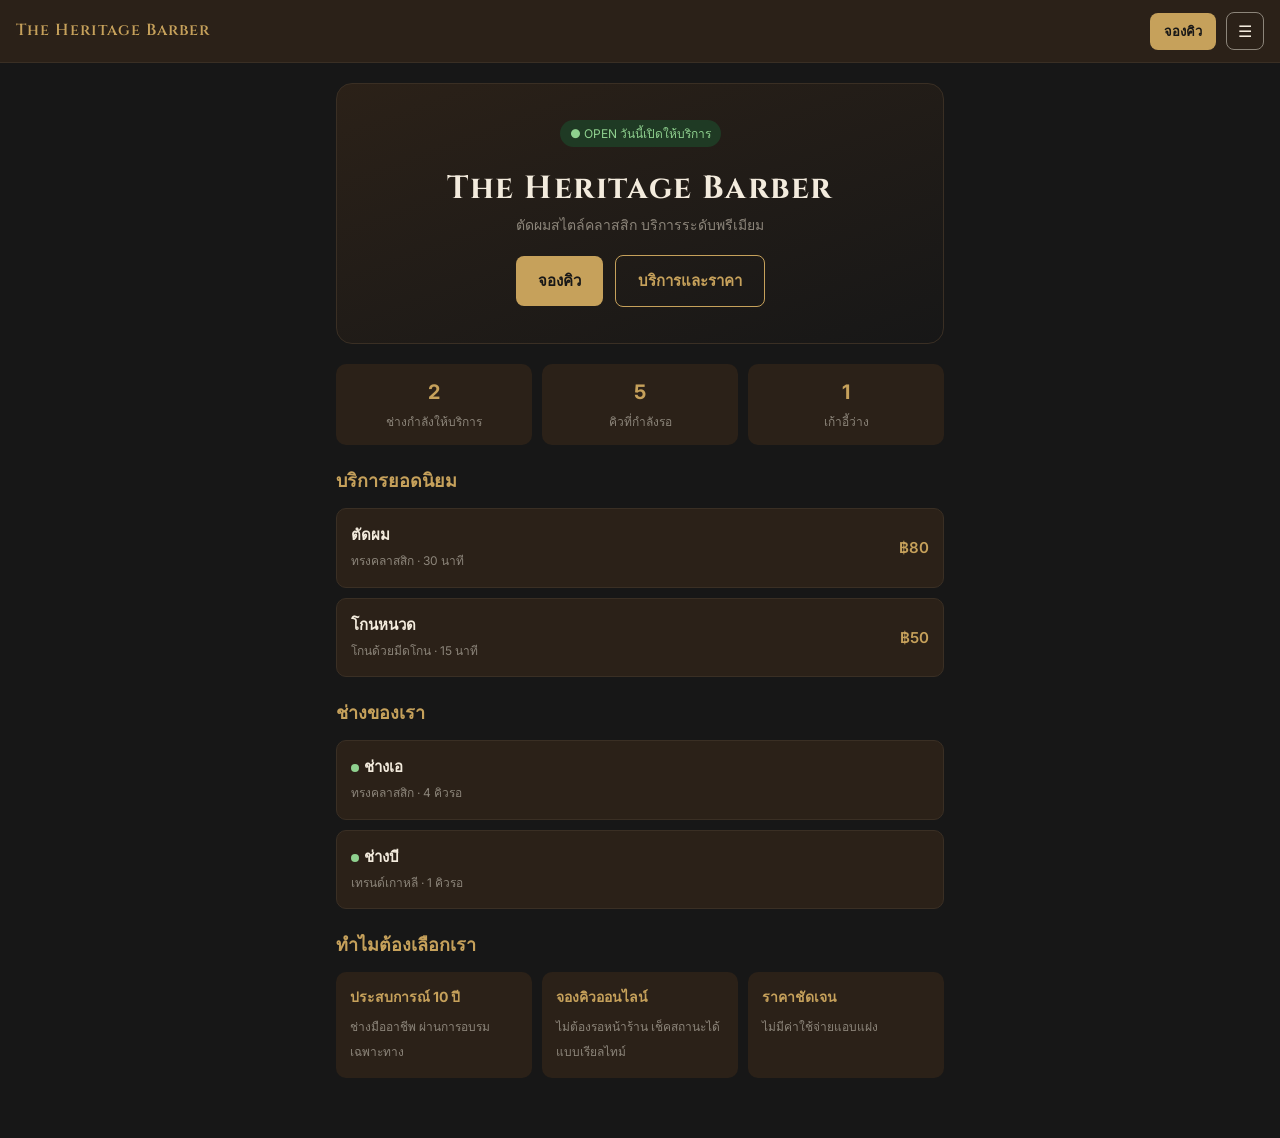
==== index.html @ 8b4a384a "Add files via upload" ====
<!DOCTYPE html>
<html lang="th">

<head>
  <meta charset="UTF-8">
  <meta name="viewport" content="width=device-width, initial-scale=1, viewport-fit=cover">

  <title>ร้านตัดผม — Customer</title>

  <link rel="preconnect" href="https://fonts.googleapis.com">
  <link rel="preconnect" href="https://fonts.gstatic.com" crossorigin>

  <link
    href="https://fonts.googleapis.com/css2?family=Cinzel:wght@500;600;700&family=Inter:wght@400;500;600&display=swap"
    rel="stylesheet">

  <link rel="stylesheet" href="styles.css">
</head>

<body>

  <nav>
    <span class="brand">The Heritage Barber</span>
    <button class="btn cta-mini" onclick="attemptBooking()">จองคิว</button>
    <button class="hamburger" onclick="toggleMenu()">☰</button>
  </nav>
  <div id="menu-panel" class="menu-panel">
    <button onclick="closeMenuAndShow('home')">หน้าหลัก</button>
    <button onclick="closeMenuAndShow('services')">บริการ</button>
    <button onclick="attemptBooking()">จองคิว</button>
    <button onclick="closeMenuAndShow('queue')">เช็คคิวของฉัน</button>
    <button onclick="closeMenuAndShow('history')">ประวัติ</button>
    <button onclick="closeMenuAndShow('contact')">ติดต่อร้าน</button>
  </div>

  <div id="dup-modal" class="modal-overlay">
    <div class="modal-box">
      <h3>คุณมีคิวที่กำลังรออยู่แล้ว</h3>
      <p>ไม่สามารถจองคิวซ้ำได้จนกว่าคิวเดิมจะเสร็จสิ้นหรือถูกยกเลิก</p>
      <button class="btn block" onclick="closeMenuAndShow('queue');hideDupModal()">ดูคิวของฉัน</button>
      <button class="btn secondary block" onclick="hideDupModal()">ปิด</button>
    </div>
  </div>

  <div id="toast" class="toast"></div>

  <section class="screen active" id="home">
    <div class="hero">
      <span class="badge-open">● OPEN วันนี้เปิดให้บริการ</span>
      <h1>The Heritage Barber</h1>
      <p>ตัดผมสไตล์คลาสสิก บริการระดับพรีเมียม</p>
      <button class="btn" onclick="attemptBooking()">จองคิว</button>
      <button class="btn secondary" style="margin-left:8px"
        onclick="closeMenuAndShow('services')">บริการและราคา</button>
    </div>
    <div class="row-stats" id="home-stats"></div>

    <h2 class="section-title">บริการยอดนิยม</h2>
    <div class="card">
      <div class="info"><b>ตัดผม</b><span>ทรงคลาสสิก · 30 นาที</span></div>
      <div class="price">฿80</div>
    </div>
    <div class="card">
      <div class="info"><b>โกนหนวด</b><span>โกนด้วยมีดโกน · 15 นาที</span></div>
      <div class="price">฿50</div>
    </div>

    <h2 class="section-title">ช่างของเรา</h2>
    <div id="home-barbers"></div>

    <h2 class="section-title">ทำไมต้องเลือกเรา</h2>
    <div class="why-grid">
      <div class="why-item"><b>ประสบการณ์ 10 ปี</b><span>ช่างมืออาชีพ ผ่านการอบรมเฉพาะทาง</span></div>
      <div class="why-item"><b>จองคิวออนไลน์</b><span>ไม่ต้องรอหน้าร้าน เช็คสถานะได้แบบเรียลไทม์</span></div>
      <div class="why-item"><b>ราคาชัดเจน</b><span>ไม่มีค่าใช้จ่ายแอบแฝง</span></div>
    </div>
  </section>

  <section class="screen" id="services">
    <h2 class="section-title">บริการและราคา</h2>
    <div id="svc-list"></div>
    <div class="summary" id="svc-summary" style="display:none">
      <div id="svc-lines"></div>
      <div class="total"><span>รวม</span><span id="svc-total">฿0</span></div>
    </div>
    <button class="btn block" id="svc-next" disabled onclick="showScreen('barber')">ดำเนินการต่อ</button>
  </section>

  <section class="screen" id="barber">
    <h2 class="section-title">เลือกช่าง</h2>
    <div class="card" onclick="pickBarber(null)">
      <div class="info"><b>ไม่ระบุช่าง</b><span>ระบบจัดคิวให้อัตโนมัติ</span></div>
      <div class="select-box" id="b-none"></div>
    </div>
    <div id="barber-list"></div>
    <button class="btn block" id="barber-next" disabled onclick="showScreen('identify')">ดำเนินการต่อ</button>
  </section>

  <section class="screen" id="identify">
    <h2 class="section-title">ระบุตัวตนของคุณ</h2>
    <label>เบอร์โทรศัพท์</label>
    <input type="tel" id="phone-input" placeholder="08XXXXXXXX">
    <button class="btn secondary block" onclick="checkPhone()">ค้นหาข้อมูล</button>
    <div id="name-block" style="display:none;margin-top:14px">
      <label id="name-label">ชื่อ</label>
      <input type="text" id="name-input" placeholder="กรอกชื่อของคุณ">
    </div>
    <div class="summary" id="confirm-summary" style="display:none">
      <h3 style="margin-bottom:8px;font-size:15px">ตรวจสอบข้อมูลก่อนยืนยันการจอง</h3>
      <div class="line"><span>บริการ</span><span id="c-services"></span></div>
      <div class="line"><span>ช่าง</span><span id="c-barber"></span></div>
      <div class="line"><span>จำนวนคิวรอ</span><span id="c-queuecount"></span></div>
      <div class="total"><span>ยอดรวม</span><span id="c-total"></span></div>
    </div>
    <button class="btn block" id="confirm-btn" style="display:none" onclick="confirmBooking()">ยืนยันการจอง</button>
  </section>

  <section class="screen" id="queue">
    <div id="queue-content"></div>
  </section>

  <section class="screen" id="payment">
    <div id="pay-pending">
      <h2 class="section-title">การชำระเงิน</h2>
      <div class="summary">
        <div class="line"><span>คิว</span><span id="p-queue"></span></div>
        <div class="line"><span>ช่าง</span><span id="p-barber"></span></div>
        <div class="line"><span>บริการ</span><span id="p-services"></span></div>
        <div class="total"><span>ยอดที่ต้องชำระ</span><span id="p-total"></span></div>
      </div>
      <div class="qr-box"></div>
      <button class="btn block" onclick="reportPayment()">แจ้งชำระเงินแล้ว</button>
      <p id="pay-note" style="display:none;text-align:center;color:var(--gray);font-size:13px;margin-top:10px">
        แจ้งชำระเงินแล้ว กรุณารอพนักงานตรวจสอบ</p>
      <div class="demo-box" id="staff-confirm-box" style="display:none">
        <p>ปุ่มจำลองฝั่ง staff</p>
        <button class="btn secondary" onclick="simulateConfirmPayment()">จำลอง: staff ยืนยันรับเงิน</button>
      </div>
    </div>
    <div id="pay-success" style="display:none;text-align:center">
      <h1 style="color:var(--gold);margin:20px 0 6px">ชำระเงินสำเร็จ</h1>
      <p style="color:var(--gray);margin-bottom:20px">ขอบคุณที่ใช้บริการ</p>
      <div class="summary" style="text-align:left">
        <div class="line"><span>คิว</span><span id="s-queue"></span></div>
        <div class="line"><span>ช่าง</span><span id="s-barber"></span></div>
        <div class="line"><span>บริการ</span><span id="s-services"></span></div>
        <div class="line"><span>วันที่ / เวลา</span><span id="s-datetime"></span></div>
        <div class="total"><span>ยอดชำระ</span><span id="s-total"></span></div>
      </div>
      <button class="btn block" onclick="closeMenuAndShow('history')">ดูประวัติ</button>
      <button class="btn secondary block" onclick="resetAndGoHome()">กลับหน้าหลัก</button>
    </div>
  </section>

  <section class="screen" id="history">
    <h2 class="section-title">ประวัติการใช้บริการ</h2>
    <div id="history-list"></div>
  </section>

  <section class="screen" id="contact">
    <h2 class="section-title">ติดต่อร้าน</h2>
    <div class="card">
      <div class="info"><b>ที่อยู่</b><span>123 ถนนสุขุมวิท กรุงเทพฯ</span></div>
    </div>
    <div class="card">
      <div class="info"><b>โทรศัพท์</b><span>02-123-4567</span></div>
    </div>
    <div class="card">
      <div class="info"><b>เวลาทำการ</b><span>ทุกวัน 10:00–20:00</span></div>
    </div>
  </section>

  <script src="script.js"></script>
</body>

</html>
---- styles.css ----
:root{
  --charcoal:#171717; --brown:#2B2118; --burgundy:#641F24;
  --gold:#C6A15B; --cream:#F3EBDD; --gray:#8C857A;
  --radius:10px;
}
*{box-sizing:border-box;margin:0;padding:0}
body{
  font-family:'Inter',sans-serif; background:var(--charcoal); color:var(--cream);
  padding-top:env(safe-area-inset-top,0px); padding-bottom:env(safe-area-inset-bottom,0px);
  min-height:100%; line-height:1.6;
}
h1,h2,h3{font-family:'Playfair Display',serif;font-weight:700;color:var(--cream)}
.screen{display:none;max-width:640px;margin:0 auto;padding:20px 16px 60px}
.screen.active{display:block}

nav{
  position:sticky;top:0;top:env(safe-area-inset-top,0px);z-index:20;
  background:var(--brown);border-bottom:1px solid #3a2f24;
  display:flex;align-items:center;justify-content:space-between;
  padding:12px 16px;gap:10px;
}
nav .brand{
    font-family:'Cinzel',serif;
    font-weight:600;
    color:var(--gold);
    font-size:16px;
    letter-spacing:1px;
    white-space:nowrap;
    flex:1
}
.cta-mini{padding:8px 14px !important;font-size:13px !important}
.hamburger{background:none;border:1px solid var(--gray);color:var(--cream);width:38px;height:38px;border-radius:8px;font-size:16px;cursor:pointer}
.menu-panel{
  display:none;position:sticky;top:62px;z-index:19;background:var(--brown);
  border-bottom:1px solid #3a2f24;flex-direction:column;
}
.menu-panel.open{display:flex}
.menu-panel button{
  background:none;border:none;color:var(--cream);text-align:left;padding:14px 18px;
  font-family:'Inter',sans-serif;font-size:14px;border-bottom:1px solid #3a2f24;cursor:pointer;
}

.modal-overlay{display:none;position:fixed;inset:0;background:rgba(0,0,0,.6);z-index:30;align-items:center;justify-content:center;padding:20px}
.modal-overlay.open{display:flex}
.modal-box{background:var(--brown);border:1px solid var(--gold);border-radius:12px;padding:22px;max-width:340px;width:100%}
.modal-box h3{font-size:17px;margin-bottom:8px}
.modal-box p{color:var(--gray);font-size:13px;margin-bottom:16px}

.toast{
  position:fixed;top:calc(env(safe-area-inset-top,0px) + 70px);left:50%;transform:translateX(-50%);
  background:#1f3a24;color:#c9f0c9;padding:10px 18px;border-radius:20px;font-size:13px;
  z-index:40;opacity:0;pointer-events:none;transition:opacity .25s;font-weight:600;
}
.toast.show{opacity:1}

.hero{
  background:linear-gradient(160deg,var(--brown),var(--charcoal));
  border:1px solid #3a2f24;border-radius:16px;padding:36px 20px;text-align:center;margin-bottom:20px;
}
.hero h1 {
    font-family: 'Cinzel', serif;
    font-weight: 700;
    font-size: 32px;
    letter-spacing: 1.5px;
}
.hero p{color:var(--gray);font-size:14px;margin-bottom:18px}
.badge-open{display:inline-block;background:#1f3a24;color:#8fd18f;font-size:12px;padding:4px 10px;border-radius:20px;margin-bottom:16px}
.btn{
  display:inline-block;background:var(--gold);color:var(--charcoal);font-weight:600;
  border:none;padding:13px 22px;border-radius:8px;font-size:15px;cursor:pointer;text-decoration:none;
}
.btn.secondary{background:transparent;border:1px solid var(--gold);color:var(--gold)}
.btn.block{display:block;width:100%;text-align:center;margin-top:10px}
.btn:disabled{opacity:.4;cursor:not-allowed}
.row-stats{display:flex;gap:10px;margin:18px 0;flex-wrap:wrap}
.stat{flex:1;min-width:100px;background:var(--brown);border-radius:10px;padding:12px;text-align:center}
.stat b{display:block;font-size:20px;color:var(--gold)}
.stat span{font-size:12px;color:var(--gray)}
h2.section-title{font-size:18px;margin:22px 0 12px;color:var(--gold)}
.card{
  background:var(--brown);border:1px solid #3a2f24;border-radius:var(--radius);
  padding:14px;margin-bottom:10px;display:flex;justify-content:space-between;align-items:center;gap:10px;
}
.card.disabled{opacity:.45}
.card .info b{display:block;font-size:15px}
.card .info span{font-size:12px;color:var(--gray)}
.card .price{color:var(--gold);font-weight:600;font-size:15px;white-space:nowrap}
.select-box{width:22px;height:22px;border:2px solid var(--gray);border-radius:6px;flex-shrink:0;cursor:pointer}
.select-box.checked{background:var(--gold);border-color:var(--gold)}
.status-dot{display:inline-block;width:8px;height:8px;border-radius:50%;margin-right:5px;vertical-align:middle}
.status-dot.on{background:#8fd18f}
.summary{
  background:var(--brown);border-radius:var(--radius);padding:16px;margin-top:16px;
  border-top:2px solid var(--gold);
}
.summary .line{display:flex;justify-content:space-between;font-size:14px;padding:4px 0;color:var(--gray)}
.summary .total{display:flex;justify-content:space-between;font-size:18px;font-weight:600;margin-top:8px;color:var(--gold)}
input[type=text],input[type=tel]{
  width:100%;background:var(--charcoal);border:1px solid #3a2f24;color:var(--cream);
  padding:12px;border-radius:8px;font-size:15px;margin-bottom:10px;font-family:'Inter',sans-serif;
}
label{font-size:13px;color:var(--gray);display:block;margin-bottom:6px}
.queue-number{font-size:52px;font-family:'Playfair Display',serif;color:var(--gold);text-align:center;margin:10px 0}
.status-pill{
  display:block;text-align:center;font-size:14px;padding:8px;border-radius:20px;
  background:var(--burgundy);color:var(--cream);margin-bottom:16px;font-weight:600;
}
.demo-box{border:1px dashed var(--gray);border-radius:10px;padding:12px;margin-top:24px}
.demo-box p{font-size:11px;color:var(--gray);margin-bottom:8px}
.demo-box .btn{font-size:12px;padding:8px 12px;margin:0 6px 6px 0}
.qr-box{
  width:160px;height:160px;background:repeating-conic-gradient(var(--cream) 0% 25%, var(--charcoal) 0% 50%) 0 0/16px 16px;
  margin:16px auto;border-radius:8px;border:4px solid var(--cream);
}
.empty{color:var(--gray);font-size:14px;text-align:center;padding:30px 0}
.why-grid{display:flex;gap:10px;flex-wrap:wrap}
.why-item{flex:1;min-width:150px;background:var(--brown);border-radius:10px;padding:14px}
.why-item b{display:block;color:var(--gold);font-size:14px;margin-bottom:4px}
.why-item span{font-size:12px;color:var(--gray)}

.skeleton{background:var(--brown);border-radius:var(--radius);height:56px;margin-bottom:10px;
  background-image:linear-gradient(90deg,var(--brown) 0%,#3a2f24 50%,var(--brown) 100%);
  background-size:200% 100%;animation:shimmer 1.2s infinite;
}
@keyframes shimmer{0%{background-position:200% 0}100%{background-position:-200% 0}}
.error-box{background:var(--burgundy);border-radius:var(--radius);padding:16px;text-align:center;margin-bottom:10px}
.error-box p{font-size:14px;margin-bottom:10px}
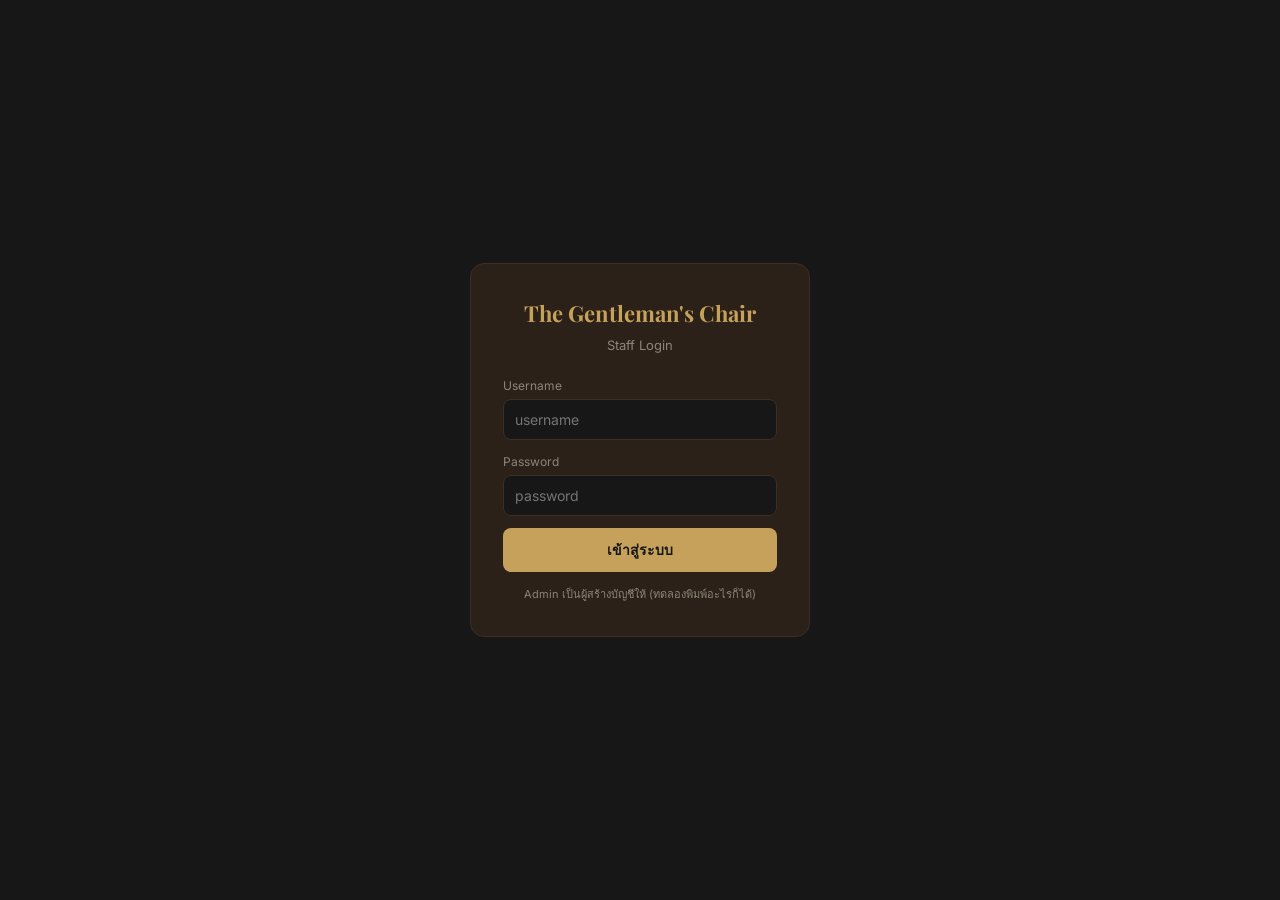
==== commit d4962bff: "Add files via upload" ====
--- a/index.html
+++ b/index.html
@@ -1,176 +1,88 @@
 <!DOCTYPE html>
 <html lang="th">
-
 <head>
-  <meta charset="UTF-8">
-  <meta name="viewport" content="width=device-width, initial-scale=1, viewport-fit=cover">
-
-  <title>ร้านตัดผม — Customer</title>
-
-  <link rel="preconnect" href="https://fonts.googleapis.com">
-  <link rel="preconnect" href="https://fonts.gstatic.com" crossorigin>
-
-  <link
-    href="https://fonts.googleapis.com/css2?family=Cinzel:wght@500;600;700&family=Inter:wght@400;500;600&display=swap"
-    rel="stylesheet">
-
-  <link rel="stylesheet" href="styles.css">
+<meta charset="UTF-8">
+<meta name="viewport" content="width=device-width, initial-scale=1, viewport-fit=cover">
+<title>Staff — ร้านตัดผม</title>
+<link rel="preconnect" href="https://fonts.googleapis.com">
+<link rel="preconnect" href="https://fonts.gstatic.com" crossorigin>
+<link href="https://fonts.googleapis.com/css2?family=Playfair+Display:wght@600;700&family=Inter:wght@400;500;600&display=swap" rel="stylesheet">
+<link rel="stylesheet" href="styles.css">
 </head>
-
 <body>
 
-  <nav>
-    <span class="brand">The Heritage Barber</span>
-    <button class="btn cta-mini" onclick="attemptBooking()">จองคิว</button>
-    <button class="hamburger" onclick="toggleMenu()">☰</button>
-  </nav>
-  <div id="menu-panel" class="menu-panel">
-    <button onclick="closeMenuAndShow('home')">หน้าหลัก</button>
-    <button onclick="closeMenuAndShow('services')">บริการ</button>
-    <button onclick="attemptBooking()">จองคิว</button>
-    <button onclick="closeMenuAndShow('queue')">เช็คคิวของฉัน</button>
-    <button onclick="closeMenuAndShow('history')">ประวัติ</button>
-    <button onclick="closeMenuAndShow('contact')">ติดต่อร้าน</button>
+<section id="login-screen" class="login-wrap">
+  <div class="login-card">
+    <h1>The Gentleman&apos;s Chair</h1>
+    <p class="sub">Staff Login</p>
+    <label>Username</label>
+    <input type="text" id="login-user" placeholder="username">
+    <label>Password</label>
+    <input type="password" id="login-pass" placeholder="password">
+    <button class="btn block" onclick="login()">เข้าสู่ระบบ</button>
+    <p class="hint">Admin เป็นผู้สร้างบัญชีให้ (ทดลองพิมพ์อะไรก็ได้)</p>
   </div>
+</section>
 
-  <div id="dup-modal" class="modal-overlay">
-    <div class="modal-box">
-      <h3>คุณมีคิวที่กำลังรออยู่แล้ว</h3>
-      <p>ไม่สามารถจองคิวซ้ำได้จนกว่าคิวเดิมจะเสร็จสิ้นหรือถูกยกเลิก</p>
-      <button class="btn block" onclick="closeMenuAndShow('queue');hideDupModal()">ดูคิวของฉัน</button>
-      <button class="btn secondary block" onclick="hideDupModal()">ปิด</button>
-    </div>
-  </div>
+<div id="app" style="display:none">
+  <aside class="sidebar">
+    <div class="brand">Staff Panel</div>
+    <button class="nav-item active" data-view="dashboard">Dashboard</button>
+    <button class="nav-item" data-view="myqueue">My Queue</button>
+    <button class="nav-item" data-view="payment">Payment Verification</button>
+    <button class="nav-item" data-view="chair">Chair Status</button>
+    <button class="nav-item" data-view="history">History</button>
+    <button class="nav-item" data-view="revenue">Revenue</button>
+    <button class="nav-item logout" onclick="logout()">Logout</button>
+  </aside>
 
-  <div id="toast" class="toast"></div>
+  <main>
+    <header class="topbar">
+      <span id="staff-name-badge"></span>
+      <span class="chip" id="chair-badge"></span>
+    </header>
 
-  <section class="screen active" id="home">
-    <div class="hero">
-      <span class="badge-open">● OPEN วันนี้เปิดให้บริการ</span>
-      <h1>The Heritage Barber</h1>
-      <p>ตัดผมสไตล์คลาสสิก บริการระดับพรีเมียม</p>
-      <button class="btn" onclick="attemptBooking()">จองคิว</button>
-      <button class="btn secondary" style="margin-left:8px"
-        onclick="closeMenuAndShow('services')">บริการและราคา</button>
-    </div>
-    <div class="row-stats" id="home-stats"></div>
+    <section class="view active" id="view-dashboard">
+      <h2 class="section-title">Staff Dashboard</h2>
+      <div class="stat-grid" id="dash-stats"></div>
+      <h3 class="sub-title">ลูกค้าปัจจุบัน</h3>
+      <div id="dash-current"></div>
+    </section>
 
-    <h2 class="section-title">บริการยอดนิยม</h2>
-    <div class="card">
-      <div class="info"><b>ตัดผม</b><span>ทรงคลาสสิก · 30 นาที</span></div>
-      <div class="price">฿80</div>
-    </div>
-    <div class="card">
-      <div class="info"><b>โกนหนวด</b><span>โกนด้วยมีดโกน · 15 นาที</span></div>
-      <div class="price">฿50</div>
-    </div>
+    <section class="view" id="view-myqueue">
+      <h2 class="section-title">My Queue</h2>
+      <p class="note">แสดงเฉพาะคิวของคุณ และคิว "ไม่ระบุช่าง" ที่ยังไม่มีใครรับ</p>
+      <div id="myqueue-list"></div>
+    </section>
 
-    <h2 class="section-title">ช่างของเรา</h2>
-    <div id="home-barbers"></div>
+    <section class="view" id="view-payment">
+      <h2 class="section-title">Payment Verification</h2>
+      <div class="filter-bar" id="pay-filters"></div>
+      <div id="payment-list"></div>
+    </section>
 
-    <h2 class="section-title">ทำไมต้องเลือกเรา</h2>
-    <div class="why-grid">
-      <div class="why-item"><b>ประสบการณ์ 10 ปี</b><span>ช่างมืออาชีพ ผ่านการอบรมเฉพาะทาง</span></div>
-      <div class="why-item"><b>จองคิวออนไลน์</b><span>ไม่ต้องรอหน้าร้าน เช็คสถานะได้แบบเรียลไทม์</span></div>
-      <div class="why-item"><b>ราคาชัดเจน</b><span>ไม่มีค่าใช้จ่ายแอบแฝง</span></div>
-    </div>
-  </section>
+    <section class="view" id="view-chair">
+      <h2 class="section-title">Chair Status</h2>
+      <div id="chair-card"></div>
+    </section>
 
-  <section class="screen" id="services">
-    <h2 class="section-title">บริการและราคา</h2>
-    <div id="svc-list"></div>
-    <div class="summary" id="svc-summary" style="display:none">
-      <div id="svc-lines"></div>
-      <div class="total"><span>รวม</span><span id="svc-total">฿0</span></div>
-    </div>
-    <button class="btn block" id="svc-next" disabled onclick="showScreen('barber')">ดำเนินการต่อ</button>
-  </section>
+    <section class="view" id="view-history">
+      <h2 class="section-title">ประวัติของฉัน</h2>
+      <div id="history-list"></div>
+    </section>
 
-  <section class="screen" id="barber">
-    <h2 class="section-title">เลือกช่าง</h2>
-    <div class="card" onclick="pickBarber(null)">
-      <div class="info"><b>ไม่ระบุช่าง</b><span>ระบบจัดคิวให้อัตโนมัติ</span></div>
-      <div class="select-box" id="b-none"></div>
-    </div>
-    <div id="barber-list"></div>
-    <button class="btn block" id="barber-next" disabled onclick="showScreen('identify')">ดำเนินการต่อ</button>
-  </section>
+    <section class="view" id="view-revenue">
+      <h2 class="section-title">Revenue</h2>
+      <div class="stat-grid" id="revenue-stats"></div>
+    </section>
+  </main>
+</div>
 
-  <section class="screen" id="identify">
-    <h2 class="section-title">ระบุตัวตนของคุณ</h2>
-    <label>เบอร์โทรศัพท์</label>
-    <input type="tel" id="phone-input" placeholder="08XXXXXXXX">
-    <button class="btn secondary block" onclick="checkPhone()">ค้นหาข้อมูล</button>
-    <div id="name-block" style="display:none;margin-top:14px">
-      <label id="name-label">ชื่อ</label>
-      <input type="text" id="name-input" placeholder="กรอกชื่อของคุณ">
-    </div>
-    <div class="summary" id="confirm-summary" style="display:none">
-      <h3 style="margin-bottom:8px;font-size:15px">ตรวจสอบข้อมูลก่อนยืนยันการจอง</h3>
-      <div class="line"><span>บริการ</span><span id="c-services"></span></div>
-      <div class="line"><span>ช่าง</span><span id="c-barber"></span></div>
-      <div class="line"><span>จำนวนคิวรอ</span><span id="c-queuecount"></span></div>
-      <div class="total"><span>ยอดรวม</span><span id="c-total"></span></div>
-    </div>
-    <button class="btn block" id="confirm-btn" style="display:none" onclick="confirmBooking()">ยืนยันการจอง</button>
-  </section>
+<div class="modal-overlay" id="modal-overlay">
+  <div class="modal-box" id="modal-content"></div>
+</div>
+<div class="toast" id="toast"></div>
 
-  <section class="screen" id="queue">
-    <div id="queue-content"></div>
-  </section>
-
-  <section class="screen" id="payment">
-    <div id="pay-pending">
-      <h2 class="section-title">การชำระเงิน</h2>
-      <div class="summary">
-        <div class="line"><span>คิว</span><span id="p-queue"></span></div>
-        <div class="line"><span>ช่าง</span><span id="p-barber"></span></div>
-        <div class="line"><span>บริการ</span><span id="p-services"></span></div>
-        <div class="total"><span>ยอดที่ต้องชำระ</span><span id="p-total"></span></div>
-      </div>
-      <div class="qr-box"></div>
-      <button class="btn block" onclick="reportPayment()">แจ้งชำระเงินแล้ว</button>
-      <p id="pay-note" style="display:none;text-align:center;color:var(--gray);font-size:13px;margin-top:10px">
-        แจ้งชำระเงินแล้ว กรุณารอพนักงานตรวจสอบ</p>
-      <div class="demo-box" id="staff-confirm-box" style="display:none">
-        <p>ปุ่มจำลองฝั่ง staff</p>
-        <button class="btn secondary" onclick="simulateConfirmPayment()">จำลอง: staff ยืนยันรับเงิน</button>
-      </div>
-    </div>
-    <div id="pay-success" style="display:none;text-align:center">
-      <h1 style="color:var(--gold);margin:20px 0 6px">ชำระเงินสำเร็จ</h1>
-      <p style="color:var(--gray);margin-bottom:20px">ขอบคุณที่ใช้บริการ</p>
-      <div class="summary" style="text-align:left">
-        <div class="line"><span>คิว</span><span id="s-queue"></span></div>
-        <div class="line"><span>ช่าง</span><span id="s-barber"></span></div>
-        <div class="line"><span>บริการ</span><span id="s-services"></span></div>
-        <div class="line"><span>วันที่ / เวลา</span><span id="s-datetime"></span></div>
-        <div class="total"><span>ยอดชำระ</span><span id="s-total"></span></div>
-      </div>
-      <button class="btn block" onclick="closeMenuAndShow('history')">ดูประวัติ</button>
-      <button class="btn secondary block" onclick="resetAndGoHome()">กลับหน้าหลัก</button>
-    </div>
-  </section>
-
-  <section class="screen" id="history">
-    <h2 class="section-title">ประวัติการใช้บริการ</h2>
-    <div id="history-list"></div>
-  </section>
-
-  <section class="screen" id="contact">
-    <h2 class="section-title">ติดต่อร้าน</h2>
-    <div class="card">
-      <div class="info"><b>ที่อยู่</b><span>123 ถนนสุขุมวิท กรุงเทพฯ</span></div>
-    </div>
-    <div class="card">
-      <div class="info"><b>โทรศัพท์</b><span>02-123-4567</span></div>
-    </div>
-    <div class="card">
-      <div class="info"><b>เวลาทำการ</b><span>ทุกวัน 10:00–20:00</span></div>
-    </div>
-  </section>
-
-  <script src="script.js"></script>
+<script src="script.js"></script>
 </body>
-
-</html>+</html>
--- a/styles.css
+++ b/styles.css
@@ -1,127 +1,99 @@
 :root{
   --charcoal:#171717; --brown:#2B2118; --burgundy:#641F24;
-  --gold:#C6A15B; --cream:#F3EBDD; --gray:#8C857A;
-  --radius:10px;
+  --gold:#C6A15B; --cream:#F3EBDD; --gray:#8C857A; --radius:10px;
 }
 *{box-sizing:border-box;margin:0;padding:0}
-body{
-  font-family:'Inter',sans-serif; background:var(--charcoal); color:var(--cream);
-  padding-top:env(safe-area-inset-top,0px); padding-bottom:env(safe-area-inset-bottom,0px);
-  min-height:100%; line-height:1.6;
+body{font-family:'Inter',sans-serif;background:var(--charcoal);color:var(--cream);
+  padding-top:env(safe-area-inset-top,0px);padding-bottom:env(safe-area-inset-bottom,0px);line-height:1.6}
+h1,h2,h3{font-family:'Playfair Display',serif;font-weight:700;color:var(--cream)}
+
+.login-wrap{min-height:100vh;display:flex;align-items:center;justify-content:center;padding:20px}
+.login-card{background:var(--brown);border:1px solid #3a2f24;border-radius:14px;padding:32px;max-width:340px;width:100%;text-align:center}
+.login-card h1{font-size:22px;color:var(--gold);margin-bottom:4px}
+.login-card .sub{color:var(--gray);margin-bottom:20px;font-size:13px}
+.login-card label{display:block;text-align:left;font-size:12px;color:var(--gray);margin-bottom:4px}
+.login-card .hint{font-size:11px;color:var(--gray);margin-top:14px}
+
+input[type=text],input[type=password],input[type=number],select{
+  width:100%;background:var(--charcoal);border:1px solid #3a2f24;color:var(--cream);
+  padding:11px;border-radius:8px;font-size:14px;margin-bottom:12px;font-family:'Inter',sans-serif;
 }
-h1,h2,h3{font-family:'Playfair Display',serif;font-weight:700;color:var(--cream)}
-.screen{display:none;max-width:640px;margin:0 auto;padding:20px 16px 60px}
-.screen.active{display:block}
+label{font-size:12px;color:var(--gray);display:block;margin-bottom:4px}
 
-nav{
-  position:sticky;top:0;top:env(safe-area-inset-top,0px);z-index:20;
-  background:var(--brown);border-bottom:1px solid #3a2f24;
-  display:flex;align-items:center;justify-content:space-between;
-  padding:12px 16px;gap:10px;
-}
-nav .brand{
-    font-family:'Cinzel',serif;
-    font-weight:600;
-    color:var(--gold);
-    font-size:16px;
-    letter-spacing:1px;
-    white-space:nowrap;
-    flex:1
-}
-.cta-mini{padding:8px 14px !important;font-size:13px !important}
-.hamburger{background:none;border:1px solid var(--gray);color:var(--cream);width:38px;height:38px;border-radius:8px;font-size:16px;cursor:pointer}
-.menu-panel{
-  display:none;position:sticky;top:62px;z-index:19;background:var(--brown);
-  border-bottom:1px solid #3a2f24;flex-direction:column;
-}
-.menu-panel.open{display:flex}
-.menu-panel button{
-  background:none;border:none;color:var(--cream);text-align:left;padding:14px 18px;
-  font-family:'Inter',sans-serif;font-size:14px;border-bottom:1px solid #3a2f24;cursor:pointer;
-}
+.btn{display:inline-block;background:var(--gold);color:var(--charcoal);font-weight:600;
+  border:none;padding:11px 18px;border-radius:8px;font-size:14px;cursor:pointer}
+.btn.secondary{background:transparent;border:1px solid var(--gold);color:var(--gold)}
+.btn.danger{background:var(--burgundy);color:var(--cream)}
+.btn.block{display:block;width:100%;text-align:center}
+.btn:disabled{opacity:.4;cursor:not-allowed}
+.btn.small{padding:7px 12px;font-size:12px}
+
+#app{display:flex;min-height:100vh}
+.sidebar{width:210px;background:var(--brown);border-right:1px solid #3a2f24;
+  display:flex;flex-direction:column;padding:16px 0;position:sticky;top:0;height:100vh}
+.sidebar .brand{font-family:'Playfair Display',serif;color:var(--gold);font-weight:700;padding:0 18px 16px;font-size:16px}
+.nav-item{background:none;border:none;color:var(--gray);text-align:left;padding:12px 18px;
+  font-size:14px;cursor:pointer;font-family:'Inter',sans-serif}
+.nav-item.active{color:var(--gold);background:rgba(198,161,91,.1);border-right:3px solid var(--gold)}
+.nav-item.logout{margin-top:auto;color:var(--burgundy)}
+
+main{flex:1;padding:20px 24px 60px;max-width:100%;overflow-x:hidden}
+.topbar{display:flex;justify-content:space-between;align-items:center;margin-bottom:20px;font-size:14px;color:var(--gray)}
+.chip{background:var(--brown);border:1px solid var(--gold);color:var(--gold);padding:5px 12px;border-radius:20px;font-size:12px;font-weight:600}
+
+.view{display:none}
+.view.active{display:block}
+h2.section-title{font-size:20px;margin-bottom:16px;color:var(--gold)}
+h3.sub-title{font-size:15px;margin:20px 0 10px;color:var(--cream)}
+.note{color:var(--gray);font-size:12px;margin-bottom:12px}
+
+.stat-grid{display:grid;grid-template-columns:repeat(auto-fit,minmax(140px,1fr));gap:12px;margin-bottom:20px}
+.stat-card{background:var(--brown);border:1px solid #3a2f24;border-radius:10px;padding:14px}
+.stat-card b{display:block;font-size:22px;color:var(--gold)}
+.stat-card span{font-size:12px;color:var(--gray)}
+
+.card{background:var(--brown);border:1px solid #3a2f24;border-radius:var(--radius);
+  padding:14px;margin-bottom:10px;display:flex;justify-content:space-between;align-items:center;gap:10px;flex-wrap:wrap}
+.card .info b{display:block;font-size:15px}
+.card .info span{font-size:12px;color:var(--gray)}
+.card .actions{display:flex;gap:6px;flex-wrap:wrap}
+
+.badge{display:inline-block;padding:3px 10px;border-radius:20px;font-size:11px;font-weight:600}
+.badge.waiting{background:#4a3a1f;color:#e0b95c}
+.badge.in_service{background:#1f3a24;color:#8fd18f}
+.badge.done{background:#2a3a4a;color:#8ec3f0}
+.badge.no_show{background:#4a1f24;color:#e08c8c}
+.badge.cancelled{background:#333;color:#999}
+.badge.pending{background:#4a3a1f;color:#e0b95c}
+.badge.reported{background:#2a3a4a;color:#8ec3f0}
+.badge.confirmed{background:#1f3a24;color:#8fd18f}
+
+.filter-bar{display:flex;gap:8px;margin-bottom:14px;flex-wrap:wrap}
+.filter-bar button{background:var(--brown);border:1px solid #3a2f24;color:var(--gray);
+  padding:7px 14px;border-radius:20px;font-size:12px;cursor:pointer}
+.filter-bar button.on{background:var(--gold);color:var(--charcoal);border-color:var(--gold)}
 
 .modal-overlay{display:none;position:fixed;inset:0;background:rgba(0,0,0,.6);z-index:30;align-items:center;justify-content:center;padding:20px}
 .modal-overlay.open{display:flex}
-.modal-box{background:var(--brown);border:1px solid var(--gold);border-radius:12px;padding:22px;max-width:340px;width:100%}
-.modal-box h3{font-size:17px;margin-bottom:8px}
+.modal-box{background:var(--brown);border:1px solid var(--gold);border-radius:12px;padding:22px;max-width:360px;width:100%}
+.modal-box h3{font-size:16px;margin-bottom:8px}
 .modal-box p{color:var(--gray);font-size:13px;margin-bottom:16px}
+.modal-actions{display:flex;gap:8px}
+.modal-actions .btn{flex:1}
 
-.toast{
-  position:fixed;top:calc(env(safe-area-inset-top,0px) + 70px);left:50%;transform:translateX(-50%);
+.toast{position:fixed;top:calc(env(safe-area-inset-top,0px) + 16px);left:50%;transform:translateX(-50%);
   background:#1f3a24;color:#c9f0c9;padding:10px 18px;border-radius:20px;font-size:13px;
-  z-index:40;opacity:0;pointer-events:none;transition:opacity .25s;font-weight:600;
+  z-index:40;opacity:0;pointer-events:none;transition:opacity .25s;font-weight:600}
+.toast.show{opacity:1}
+.empty{color:var(--gray);font-size:14px;text-align:center;padding:30px 0}
+
+@media (max-width:768px){
+  #app{flex-direction:column}
+  .sidebar{width:100%;height:auto;flex-direction:row;overflow-x:auto;position:fixed;bottom:0;left:0;right:0;top:auto;
+    padding:6px 0;border-right:none;border-top:1px solid #3a2f24;z-index:15}
+  .sidebar .brand{display:none}
+  .nav-item{white-space:nowrap;padding:10px 14px;font-size:12px}
+  .nav-item.active{border-right:none;border-bottom:2px solid var(--gold)}
+  .nav-item.logout{margin-top:0}
+  main{padding:16px 16px 80px}
 }
-.toast.show{opacity:1}
-
-.hero{
-  background:linear-gradient(160deg,var(--brown),var(--charcoal));
-  border:1px solid #3a2f24;border-radius:16px;padding:36px 20px;text-align:center;margin-bottom:20px;
-}
-.hero h1 {
-    font-family: 'Cinzel', serif;
-    font-weight: 700;
-    font-size: 32px;
-    letter-spacing: 1.5px;
-}
-.hero p{color:var(--gray);font-size:14px;margin-bottom:18px}
-.badge-open{display:inline-block;background:#1f3a24;color:#8fd18f;font-size:12px;padding:4px 10px;border-radius:20px;margin-bottom:16px}
-.btn{
-  display:inline-block;background:var(--gold);color:var(--charcoal);font-weight:600;
-  border:none;padding:13px 22px;border-radius:8px;font-size:15px;cursor:pointer;text-decoration:none;
-}
-.btn.secondary{background:transparent;border:1px solid var(--gold);color:var(--gold)}
-.btn.block{display:block;width:100%;text-align:center;margin-top:10px}
-.btn:disabled{opacity:.4;cursor:not-allowed}
-.row-stats{display:flex;gap:10px;margin:18px 0;flex-wrap:wrap}
-.stat{flex:1;min-width:100px;background:var(--brown);border-radius:10px;padding:12px;text-align:center}
-.stat b{display:block;font-size:20px;color:var(--gold)}
-.stat span{font-size:12px;color:var(--gray)}
-h2.section-title{font-size:18px;margin:22px 0 12px;color:var(--gold)}
-.card{
-  background:var(--brown);border:1px solid #3a2f24;border-radius:var(--radius);
-  padding:14px;margin-bottom:10px;display:flex;justify-content:space-between;align-items:center;gap:10px;
-}
-.card.disabled{opacity:.45}
-.card .info b{display:block;font-size:15px}
-.card .info span{font-size:12px;color:var(--gray)}
-.card .price{color:var(--gold);font-weight:600;font-size:15px;white-space:nowrap}
-.select-box{width:22px;height:22px;border:2px solid var(--gray);border-radius:6px;flex-shrink:0;cursor:pointer}
-.select-box.checked{background:var(--gold);border-color:var(--gold)}
-.status-dot{display:inline-block;width:8px;height:8px;border-radius:50%;margin-right:5px;vertical-align:middle}
-.status-dot.on{background:#8fd18f}
-.summary{
-  background:var(--brown);border-radius:var(--radius);padding:16px;margin-top:16px;
-  border-top:2px solid var(--gold);
-}
-.summary .line{display:flex;justify-content:space-between;font-size:14px;padding:4px 0;color:var(--gray)}
-.summary .total{display:flex;justify-content:space-between;font-size:18px;font-weight:600;margin-top:8px;color:var(--gold)}
-input[type=text],input[type=tel]{
-  width:100%;background:var(--charcoal);border:1px solid #3a2f24;color:var(--cream);
-  padding:12px;border-radius:8px;font-size:15px;margin-bottom:10px;font-family:'Inter',sans-serif;
-}
-label{font-size:13px;color:var(--gray);display:block;margin-bottom:6px}
-.queue-number{font-size:52px;font-family:'Playfair Display',serif;color:var(--gold);text-align:center;margin:10px 0}
-.status-pill{
-  display:block;text-align:center;font-size:14px;padding:8px;border-radius:20px;
-  background:var(--burgundy);color:var(--cream);margin-bottom:16px;font-weight:600;
-}
-.demo-box{border:1px dashed var(--gray);border-radius:10px;padding:12px;margin-top:24px}
-.demo-box p{font-size:11px;color:var(--gray);margin-bottom:8px}
-.demo-box .btn{font-size:12px;padding:8px 12px;margin:0 6px 6px 0}
-.qr-box{
-  width:160px;height:160px;background:repeating-conic-gradient(var(--cream) 0% 25%, var(--charcoal) 0% 50%) 0 0/16px 16px;
-  margin:16px auto;border-radius:8px;border:4px solid var(--cream);
-}
-.empty{color:var(--gray);font-size:14px;text-align:center;padding:30px 0}
-.why-grid{display:flex;gap:10px;flex-wrap:wrap}
-.why-item{flex:1;min-width:150px;background:var(--brown);border-radius:10px;padding:14px}
-.why-item b{display:block;color:var(--gold);font-size:14px;margin-bottom:4px}
-.why-item span{font-size:12px;color:var(--gray)}
-
-.skeleton{background:var(--brown);border-radius:var(--radius);height:56px;margin-bottom:10px;
-  background-image:linear-gradient(90deg,var(--brown) 0%,#3a2f24 50%,var(--brown) 100%);
-  background-size:200% 100%;animation:shimmer 1.2s infinite;
-}
-@keyframes shimmer{0%{background-position:200% 0}100%{background-position:-200% 0}}
-.error-box{background:var(--burgundy);border-radius:var(--radius);padding:16px;text-align:center;margin-bottom:10px}
-.error-box p{font-size:14px;margin-bottom:10px}
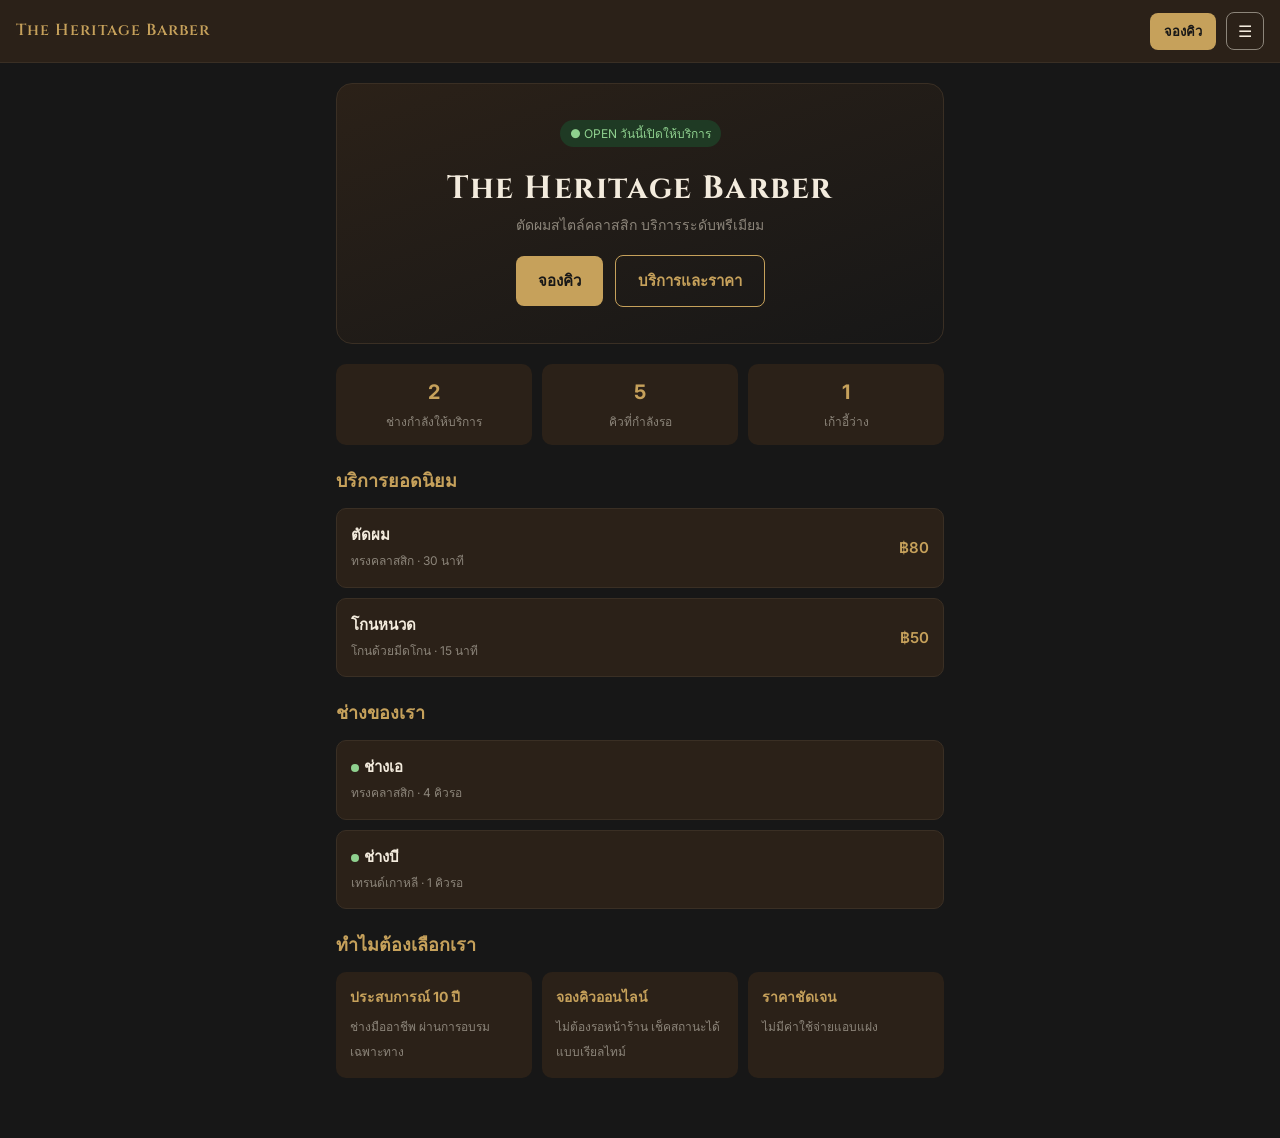
==== commit f8e4b034: "Add files via upload" ====
--- a/index.html
+++ b/index.html
@@ -1,88 +1,176 @@
 <!DOCTYPE html>
 <html lang="th">
+
 <head>
-<meta charset="UTF-8">
-<meta name="viewport" content="width=device-width, initial-scale=1, viewport-fit=cover">
-<title>Staff — ร้านตัดผม</title>
-<link rel="preconnect" href="https://fonts.googleapis.com">
-<link rel="preconnect" href="https://fonts.gstatic.com" crossorigin>
-<link href="https://fonts.googleapis.com/css2?family=Playfair+Display:wght@600;700&family=Inter:wght@400;500;600&display=swap" rel="stylesheet">
-<link rel="stylesheet" href="styles.css">
+  <meta charset="UTF-8">
+  <meta name="viewport" content="width=device-width, initial-scale=1, viewport-fit=cover">
+
+  <title>ร้านตัดผม — Customer</title>
+
+  <link rel="preconnect" href="https://fonts.googleapis.com">
+  <link rel="preconnect" href="https://fonts.gstatic.com" crossorigin>
+
+  <link
+    href="https://fonts.googleapis.com/css2?family=Cinzel:wght@500;600;700&family=Inter:wght@400;500;600&display=swap"
+    rel="stylesheet">
+
+  <link rel="stylesheet" href="styles.css">
 </head>
+
 <body>
 
-<section id="login-screen" class="login-wrap">
-  <div class="login-card">
-    <h1>The Gentleman&apos;s Chair</h1>
-    <p class="sub">Staff Login</p>
-    <label>Username</label>
-    <input type="text" id="login-user" placeholder="username">
-    <label>Password</label>
-    <input type="password" id="login-pass" placeholder="password">
-    <button class="btn block" onclick="login()">เข้าสู่ระบบ</button>
-    <p class="hint">Admin เป็นผู้สร้างบัญชีให้ (ทดลองพิมพ์อะไรก็ได้)</p>
+  <nav>
+    <span class="brand">The Heritage Barber</span>
+    <button class="btn cta-mini" onclick="attemptBooking()">จองคิว</button>
+    <button class="hamburger" onclick="toggleMenu()">☰</button>
+  </nav>
+  <div id="menu-panel" class="menu-panel">
+    <button onclick="closeMenuAndShow('home')">หน้าหลัก</button>
+    <button onclick="closeMenuAndShow('services')">บริการ</button>
+    <button onclick="attemptBooking()">จองคิว</button>
+    <button onclick="closeMenuAndShow('queue')">เช็คคิวของฉัน</button>
+    <button onclick="closeMenuAndShow('history')">ประวัติ</button>
+    <button onclick="closeMenuAndShow('contact')">ติดต่อร้าน</button>
   </div>
-</section>
 
-<div id="app" style="display:none">
-  <aside class="sidebar">
-    <div class="brand">Staff Panel</div>
-    <button class="nav-item active" data-view="dashboard">Dashboard</button>
-    <button class="nav-item" data-view="myqueue">My Queue</button>
-    <button class="nav-item" data-view="payment">Payment Verification</button>
-    <button class="nav-item" data-view="chair">Chair Status</button>
-    <button class="nav-item" data-view="history">History</button>
-    <button class="nav-item" data-view="revenue">Revenue</button>
-    <button class="nav-item logout" onclick="logout()">Logout</button>
-  </aside>
+  <div id="dup-modal" class="modal-overlay">
+    <div class="modal-box">
+      <h3>คุณมีคิวที่กำลังรออยู่แล้ว</h3>
+      <p>ไม่สามารถจองคิวซ้ำได้จนกว่าคิวเดิมจะเสร็จสิ้นหรือถูกยกเลิก</p>
+      <button class="btn block" onclick="closeMenuAndShow('queue');hideDupModal()">ดูคิวของฉัน</button>
+      <button class="btn secondary block" onclick="hideDupModal()">ปิด</button>
+    </div>
+  </div>
 
-  <main>
-    <header class="topbar">
-      <span id="staff-name-badge"></span>
-      <span class="chip" id="chair-badge"></span>
-    </header>
+  <div id="toast" class="toast"></div>
 
-    <section class="view active" id="view-dashboard">
-      <h2 class="section-title">Staff Dashboard</h2>
-      <div class="stat-grid" id="dash-stats"></div>
-      <h3 class="sub-title">ลูกค้าปัจจุบัน</h3>
-      <div id="dash-current"></div>
-    </section>
+  <section class="screen active" id="home">
+    <div class="hero">
+      <span class="badge-open">● OPEN วันนี้เปิดให้บริการ</span>
+      <h1>The Heritage Barber</h1>
+      <p>ตัดผมสไตล์คลาสสิก บริการระดับพรีเมียม</p>
+      <button class="btn" onclick="attemptBooking()">จองคิว</button>
+      <button class="btn secondary" style="margin-left:8px"
+        onclick="closeMenuAndShow('services')">บริการและราคา</button>
+    </div>
+    <div class="row-stats" id="home-stats"></div>
 
-    <section class="view" id="view-myqueue">
-      <h2 class="section-title">My Queue</h2>
-      <p class="note">แสดงเฉพาะคิวของคุณ และคิว "ไม่ระบุช่าง" ที่ยังไม่มีใครรับ</p>
-      <div id="myqueue-list"></div>
-    </section>
+    <h2 class="section-title">บริการยอดนิยม</h2>
+    <div class="card">
+      <div class="info"><b>ตัดผม</b><span>ทรงคลาสสิก · 30 นาที</span></div>
+      <div class="price">฿80</div>
+    </div>
+    <div class="card">
+      <div class="info"><b>โกนหนวด</b><span>โกนด้วยมีดโกน · 15 นาที</span></div>
+      <div class="price">฿50</div>
+    </div>
 
-    <section class="view" id="view-payment">
-      <h2 class="section-title">Payment Verification</h2>
-      <div class="filter-bar" id="pay-filters"></div>
-      <div id="payment-list"></div>
-    </section>
+    <h2 class="section-title">ช่างของเรา</h2>
+    <div id="home-barbers"></div>
 
-    <section class="view" id="view-chair">
-      <h2 class="section-title">Chair Status</h2>
-      <div id="chair-card"></div>
-    </section>
+    <h2 class="section-title">ทำไมต้องเลือกเรา</h2>
+    <div class="why-grid">
+      <div class="why-item"><b>ประสบการณ์ 10 ปี</b><span>ช่างมืออาชีพ ผ่านการอบรมเฉพาะทาง</span></div>
+      <div class="why-item"><b>จองคิวออนไลน์</b><span>ไม่ต้องรอหน้าร้าน เช็คสถานะได้แบบเรียลไทม์</span></div>
+      <div class="why-item"><b>ราคาชัดเจน</b><span>ไม่มีค่าใช้จ่ายแอบแฝง</span></div>
+    </div>
+  </section>
 
-    <section class="view" id="view-history">
-      <h2 class="section-title">ประวัติของฉัน</h2>
-      <div id="history-list"></div>
-    </section>
+  <section class="screen" id="services">
+    <h2 class="section-title">บริการและราคา</h2>
+    <div id="svc-list"></div>
+    <div class="summary" id="svc-summary" style="display:none">
+      <div id="svc-lines"></div>
+      <div class="total"><span>รวม</span><span id="svc-total">฿0</span></div>
+    </div>
+    <button class="btn block" id="svc-next" disabled onclick="showScreen('barber')">ดำเนินการต่อ</button>
+  </section>
 
-    <section class="view" id="view-revenue">
-      <h2 class="section-title">Revenue</h2>
-      <div class="stat-grid" id="revenue-stats"></div>
-    </section>
-  </main>
-</div>
+  <section class="screen" id="barber">
+    <h2 class="section-title">เลือกช่าง</h2>
+    <div class="card" onclick="pickBarber(null)">
+      <div class="info"><b>ไม่ระบุช่าง</b><span>ระบบจัดคิวให้อัตโนมัติ</span></div>
+      <div class="select-box" id="b-none"></div>
+    </div>
+    <div id="barber-list"></div>
+    <button class="btn block" id="barber-next" disabled onclick="showScreen('identify')">ดำเนินการต่อ</button>
+  </section>
 
-<div class="modal-overlay" id="modal-overlay">
-  <div class="modal-box" id="modal-content"></div>
-</div>
-<div class="toast" id="toast"></div>
+  <section class="screen" id="identify">
+    <h2 class="section-title">ระบุตัวตนของคุณ</h2>
+    <label>เบอร์โทรศัพท์</label>
+    <input type="tel" id="phone-input" placeholder="08XXXXXXXX">
+    <button class="btn secondary block" onclick="checkPhone()">ค้นหาข้อมูล</button>
+    <div id="name-block" style="display:none;margin-top:14px">
+      <label id="name-label">ชื่อ</label>
+      <input type="text" id="name-input" placeholder="กรอกชื่อของคุณ">
+    </div>
+    <div class="summary" id="confirm-summary" style="display:none">
+      <h3 style="margin-bottom:8px;font-size:15px">ตรวจสอบข้อมูลก่อนยืนยันการจอง</h3>
+      <div class="line"><span>บริการ</span><span id="c-services"></span></div>
+      <div class="line"><span>ช่าง</span><span id="c-barber"></span></div>
+      <div class="line"><span>จำนวนคิวรอ</span><span id="c-queuecount"></span></div>
+      <div class="total"><span>ยอดรวม</span><span id="c-total"></span></div>
+    </div>
+    <button class="btn block" id="confirm-btn" style="display:none" onclick="confirmBooking()">ยืนยันการจอง</button>
+  </section>
 
-<script src="script.js"></script>
+  <section class="screen" id="queue">
+    <div id="queue-content"></div>
+  </section>
+
+  <section class="screen" id="payment">
+    <div id="pay-pending">
+      <h2 class="section-title">การชำระเงิน</h2>
+      <div class="summary">
+        <div class="line"><span>คิว</span><span id="p-queue"></span></div>
+        <div class="line"><span>ช่าง</span><span id="p-barber"></span></div>
+        <div class="line"><span>บริการ</span><span id="p-services"></span></div>
+        <div class="total"><span>ยอดที่ต้องชำระ</span><span id="p-total"></span></div>
+      </div>
+      <div class="qr-box"></div>
+      <button class="btn block" onclick="reportPayment()">แจ้งชำระเงินแล้ว</button>
+      <p id="pay-note" style="display:none;text-align:center;color:var(--gray);font-size:13px;margin-top:10px">
+        แจ้งชำระเงินแล้ว กรุณารอพนักงานตรวจสอบ</p>
+      <div class="demo-box" id="staff-confirm-box" style="display:none">
+        <p>ปุ่มจำลองฝั่ง staff</p>
+        <button class="btn secondary" onclick="simulateConfirmPayment()">จำลอง: staff ยืนยันรับเงิน</button>
+      </div>
+    </div>
+    <div id="pay-success" style="display:none;text-align:center">
+      <h1 style="color:var(--gold);margin:20px 0 6px">ชำระเงินสำเร็จ</h1>
+      <p style="color:var(--gray);margin-bottom:20px">ขอบคุณที่ใช้บริการ</p>
+      <div class="summary" style="text-align:left">
+        <div class="line"><span>คิว</span><span id="s-queue"></span></div>
+        <div class="line"><span>ช่าง</span><span id="s-barber"></span></div>
+        <div class="line"><span>บริการ</span><span id="s-services"></span></div>
+        <div class="line"><span>วันที่ / เวลา</span><span id="s-datetime"></span></div>
+        <div class="total"><span>ยอดชำระ</span><span id="s-total"></span></div>
+      </div>
+      <button class="btn block" onclick="closeMenuAndShow('history')">ดูประวัติ</button>
+      <button class="btn secondary block" onclick="resetAndGoHome()">กลับหน้าหลัก</button>
+    </div>
+  </section>
+
+  <section class="screen" id="history">
+    <h2 class="section-title">ประวัติการใช้บริการ</h2>
+    <div id="history-list"></div>
+  </section>
+
+  <section class="screen" id="contact">
+    <h2 class="section-title">ติดต่อร้าน</h2>
+    <div class="card">
+      <div class="info"><b>ที่อยู่</b><span>123 ถนนสุขุมวิท กรุงเทพฯ</span></div>
+    </div>
+    <div class="card">
+      <div class="info"><b>โทรศัพท์</b><span>02-123-4567</span></div>
+    </div>
+    <div class="card">
+      <div class="info"><b>เวลาทำการ</b><span>ทุกวัน 10:00–20:00</span></div>
+    </div>
+  </section>
+
+  <script src="script.js"></script>
 </body>
-</html>
+
+</html>
--- a/styles.css
+++ b/styles.css
@@ -1,99 +1,127 @@
 :root{
   --charcoal:#171717; --brown:#2B2118; --burgundy:#641F24;
-  --gold:#C6A15B; --cream:#F3EBDD; --gray:#8C857A; --radius:10px;
+  --gold:#C6A15B; --cream:#F3EBDD; --gray:#8C857A;
+  --radius:10px;
 }
 *{box-sizing:border-box;margin:0;padding:0}
-body{font-family:'Inter',sans-serif;background:var(--charcoal);color:var(--cream);
-  padding-top:env(safe-area-inset-top,0px);padding-bottom:env(safe-area-inset-bottom,0px);line-height:1.6}
+body{
+  font-family:'Inter',sans-serif; background:var(--charcoal); color:var(--cream);
+  padding-top:env(safe-area-inset-top,0px); padding-bottom:env(safe-area-inset-bottom,0px);
+  min-height:100%; line-height:1.6;
+}
 h1,h2,h3{font-family:'Playfair Display',serif;font-weight:700;color:var(--cream)}
+.screen{display:none;max-width:640px;margin:0 auto;padding:20px 16px 60px}
+.screen.active{display:block}
 
-.login-wrap{min-height:100vh;display:flex;align-items:center;justify-content:center;padding:20px}
-.login-card{background:var(--brown);border:1px solid #3a2f24;border-radius:14px;padding:32px;max-width:340px;width:100%;text-align:center}
-.login-card h1{font-size:22px;color:var(--gold);margin-bottom:4px}
-.login-card .sub{color:var(--gray);margin-bottom:20px;font-size:13px}
-.login-card label{display:block;text-align:left;font-size:12px;color:var(--gray);margin-bottom:4px}
-.login-card .hint{font-size:11px;color:var(--gray);margin-top:14px}
-
-input[type=text],input[type=password],input[type=number],select{
-  width:100%;background:var(--charcoal);border:1px solid #3a2f24;color:var(--cream);
-  padding:11px;border-radius:8px;font-size:14px;margin-bottom:12px;font-family:'Inter',sans-serif;
+nav{
+  position:sticky;top:0;top:env(safe-area-inset-top,0px);z-index:20;
+  background:var(--brown);border-bottom:1px solid #3a2f24;
+  display:flex;align-items:center;justify-content:space-between;
+  padding:12px 16px;gap:10px;
 }
-label{font-size:12px;color:var(--gray);display:block;margin-bottom:4px}
-
-.btn{display:inline-block;background:var(--gold);color:var(--charcoal);font-weight:600;
-  border:none;padding:11px 18px;border-radius:8px;font-size:14px;cursor:pointer}
-.btn.secondary{background:transparent;border:1px solid var(--gold);color:var(--gold)}
-.btn.danger{background:var(--burgundy);color:var(--cream)}
-.btn.block{display:block;width:100%;text-align:center}
-.btn:disabled{opacity:.4;cursor:not-allowed}
-.btn.small{padding:7px 12px;font-size:12px}
-
-#app{display:flex;min-height:100vh}
-.sidebar{width:210px;background:var(--brown);border-right:1px solid #3a2f24;
-  display:flex;flex-direction:column;padding:16px 0;position:sticky;top:0;height:100vh}
-.sidebar .brand{font-family:'Playfair Display',serif;color:var(--gold);font-weight:700;padding:0 18px 16px;font-size:16px}
-.nav-item{background:none;border:none;color:var(--gray);text-align:left;padding:12px 18px;
-  font-size:14px;cursor:pointer;font-family:'Inter',sans-serif}
-.nav-item.active{color:var(--gold);background:rgba(198,161,91,.1);border-right:3px solid var(--gold)}
-.nav-item.logout{margin-top:auto;color:var(--burgundy)}
-
-main{flex:1;padding:20px 24px 60px;max-width:100%;overflow-x:hidden}
-.topbar{display:flex;justify-content:space-between;align-items:center;margin-bottom:20px;font-size:14px;color:var(--gray)}
-.chip{background:var(--brown);border:1px solid var(--gold);color:var(--gold);padding:5px 12px;border-radius:20px;font-size:12px;font-weight:600}
-
-.view{display:none}
-.view.active{display:block}
-h2.section-title{font-size:20px;margin-bottom:16px;color:var(--gold)}
-h3.sub-title{font-size:15px;margin:20px 0 10px;color:var(--cream)}
-.note{color:var(--gray);font-size:12px;margin-bottom:12px}
-
-.stat-grid{display:grid;grid-template-columns:repeat(auto-fit,minmax(140px,1fr));gap:12px;margin-bottom:20px}
-.stat-card{background:var(--brown);border:1px solid #3a2f24;border-radius:10px;padding:14px}
-.stat-card b{display:block;font-size:22px;color:var(--gold)}
-.stat-card span{font-size:12px;color:var(--gray)}
-
-.card{background:var(--brown);border:1px solid #3a2f24;border-radius:var(--radius);
-  padding:14px;margin-bottom:10px;display:flex;justify-content:space-between;align-items:center;gap:10px;flex-wrap:wrap}
-.card .info b{display:block;font-size:15px}
-.card .info span{font-size:12px;color:var(--gray)}
-.card .actions{display:flex;gap:6px;flex-wrap:wrap}
-
-.badge{display:inline-block;padding:3px 10px;border-radius:20px;font-size:11px;font-weight:600}
-.badge.waiting{background:#4a3a1f;color:#e0b95c}
-.badge.in_service{background:#1f3a24;color:#8fd18f}
-.badge.done{background:#2a3a4a;color:#8ec3f0}
-.badge.no_show{background:#4a1f24;color:#e08c8c}
-.badge.cancelled{background:#333;color:#999}
-.badge.pending{background:#4a3a1f;color:#e0b95c}
-.badge.reported{background:#2a3a4a;color:#8ec3f0}
-.badge.confirmed{background:#1f3a24;color:#8fd18f}
-
-.filter-bar{display:flex;gap:8px;margin-bottom:14px;flex-wrap:wrap}
-.filter-bar button{background:var(--brown);border:1px solid #3a2f24;color:var(--gray);
-  padding:7px 14px;border-radius:20px;font-size:12px;cursor:pointer}
-.filter-bar button.on{background:var(--gold);color:var(--charcoal);border-color:var(--gold)}
+nav .brand{
+    font-family:'Cinzel',serif;
+    font-weight:600;
+    color:var(--gold);
+    font-size:16px;
+    letter-spacing:1px;
+    white-space:nowrap;
+    flex:1
+}
+.cta-mini{padding:8px 14px !important;font-size:13px !important}
+.hamburger{background:none;border:1px solid var(--gray);color:var(--cream);width:38px;height:38px;border-radius:8px;font-size:16px;cursor:pointer}
+.menu-panel{
+  display:none;position:sticky;top:62px;z-index:19;background:var(--brown);
+  border-bottom:1px solid #3a2f24;flex-direction:column;
+}
+.menu-panel.open{display:flex}
+.menu-panel button{
+  background:none;border:none;color:var(--cream);text-align:left;padding:14px 18px;
+  font-family:'Inter',sans-serif;font-size:14px;border-bottom:1px solid #3a2f24;cursor:pointer;
+}
 
 .modal-overlay{display:none;position:fixed;inset:0;background:rgba(0,0,0,.6);z-index:30;align-items:center;justify-content:center;padding:20px}
 .modal-overlay.open{display:flex}
-.modal-box{background:var(--brown);border:1px solid var(--gold);border-radius:12px;padding:22px;max-width:360px;width:100%}
-.modal-box h3{font-size:16px;margin-bottom:8px}
+.modal-box{background:var(--brown);border:1px solid var(--gold);border-radius:12px;padding:22px;max-width:340px;width:100%}
+.modal-box h3{font-size:17px;margin-bottom:8px}
 .modal-box p{color:var(--gray);font-size:13px;margin-bottom:16px}
-.modal-actions{display:flex;gap:8px}
-.modal-actions .btn{flex:1}
 
-.toast{position:fixed;top:calc(env(safe-area-inset-top,0px) + 16px);left:50%;transform:translateX(-50%);
+.toast{
+  position:fixed;top:calc(env(safe-area-inset-top,0px) + 70px);left:50%;transform:translateX(-50%);
   background:#1f3a24;color:#c9f0c9;padding:10px 18px;border-radius:20px;font-size:13px;
-  z-index:40;opacity:0;pointer-events:none;transition:opacity .25s;font-weight:600}
+  z-index:40;opacity:0;pointer-events:none;transition:opacity .25s;font-weight:600;
+}
 .toast.show{opacity:1}
+
+.hero{
+  background:linear-gradient(160deg,var(--brown),var(--charcoal));
+  border:1px solid #3a2f24;border-radius:16px;padding:36px 20px;text-align:center;margin-bottom:20px;
+}
+.hero h1 {
+    font-family: 'Cinzel', serif;
+    font-weight: 700;
+    font-size: 32px;
+    letter-spacing: 1.5px;
+}
+.hero p{color:var(--gray);font-size:14px;margin-bottom:18px}
+.badge-open{display:inline-block;background:#1f3a24;color:#8fd18f;font-size:12px;padding:4px 10px;border-radius:20px;margin-bottom:16px}
+.btn{
+  display:inline-block;background:var(--gold);color:var(--charcoal);font-weight:600;
+  border:none;padding:13px 22px;border-radius:8px;font-size:15px;cursor:pointer;text-decoration:none;
+}
+.btn.secondary{background:transparent;border:1px solid var(--gold);color:var(--gold)}
+.btn.block{display:block;width:100%;text-align:center;margin-top:10px}
+.btn:disabled{opacity:.4;cursor:not-allowed}
+.row-stats{display:flex;gap:10px;margin:18px 0;flex-wrap:wrap}
+.stat{flex:1;min-width:100px;background:var(--brown);border-radius:10px;padding:12px;text-align:center}
+.stat b{display:block;font-size:20px;color:var(--gold)}
+.stat span{font-size:12px;color:var(--gray)}
+h2.section-title{font-size:18px;margin:22px 0 12px;color:var(--gold)}
+.card{
+  background:var(--brown);border:1px solid #3a2f24;border-radius:var(--radius);
+  padding:14px;margin-bottom:10px;display:flex;justify-content:space-between;align-items:center;gap:10px;
+}
+.card.disabled{opacity:.45}
+.card .info b{display:block;font-size:15px}
+.card .info span{font-size:12px;color:var(--gray)}
+.card .price{color:var(--gold);font-weight:600;font-size:15px;white-space:nowrap}
+.select-box{width:22px;height:22px;border:2px solid var(--gray);border-radius:6px;flex-shrink:0;cursor:pointer}
+.select-box.checked{background:var(--gold);border-color:var(--gold)}
+.status-dot{display:inline-block;width:8px;height:8px;border-radius:50%;margin-right:5px;vertical-align:middle}
+.status-dot.on{background:#8fd18f}
+.summary{
+  background:var(--brown);border-radius:var(--radius);padding:16px;margin-top:16px;
+  border-top:2px solid var(--gold);
+}
+.summary .line{display:flex;justify-content:space-between;font-size:14px;padding:4px 0;color:var(--gray)}
+.summary .total{display:flex;justify-content:space-between;font-size:18px;font-weight:600;margin-top:8px;color:var(--gold)}
+input[type=text],input[type=tel]{
+  width:100%;background:var(--charcoal);border:1px solid #3a2f24;color:var(--cream);
+  padding:12px;border-radius:8px;font-size:15px;margin-bottom:10px;font-family:'Inter',sans-serif;
+}
+label{font-size:13px;color:var(--gray);display:block;margin-bottom:6px}
+.queue-number{font-size:52px;font-family:'Playfair Display',serif;color:var(--gold);text-align:center;margin:10px 0}
+.status-pill{
+  display:block;text-align:center;font-size:14px;padding:8px;border-radius:20px;
+  background:var(--burgundy);color:var(--cream);margin-bottom:16px;font-weight:600;
+}
+.demo-box{border:1px dashed var(--gray);border-radius:10px;padding:12px;margin-top:24px}
+.demo-box p{font-size:11px;color:var(--gray);margin-bottom:8px}
+.demo-box .btn{font-size:12px;padding:8px 12px;margin:0 6px 6px 0}
+.qr-box{
+  width:160px;height:160px;background:repeating-conic-gradient(var(--cream) 0% 25%, var(--charcoal) 0% 50%) 0 0/16px 16px;
+  margin:16px auto;border-radius:8px;border:4px solid var(--cream);
+}
 .empty{color:var(--gray);font-size:14px;text-align:center;padding:30px 0}
+.why-grid{display:flex;gap:10px;flex-wrap:wrap}
+.why-item{flex:1;min-width:150px;background:var(--brown);border-radius:10px;padding:14px}
+.why-item b{display:block;color:var(--gold);font-size:14px;margin-bottom:4px}
+.why-item span{font-size:12px;color:var(--gray)}
 
-@media (max-width:768px){
-  #app{flex-direction:column}
-  .sidebar{width:100%;height:auto;flex-direction:row;overflow-x:auto;position:fixed;bottom:0;left:0;right:0;top:auto;
-    padding:6px 0;border-right:none;border-top:1px solid #3a2f24;z-index:15}
-  .sidebar .brand{display:none}
-  .nav-item{white-space:nowrap;padding:10px 14px;font-size:12px}
-  .nav-item.active{border-right:none;border-bottom:2px solid var(--gold)}
-  .nav-item.logout{margin-top:0}
-  main{padding:16px 16px 80px}
+.skeleton{background:var(--brown);border-radius:var(--radius);height:56px;margin-bottom:10px;
+  background-image:linear-gradient(90deg,var(--brown) 0%,#3a2f24 50%,var(--brown) 100%);
+  background-size:200% 100%;animation:shimmer 1.2s infinite;
 }
+@keyframes shimmer{0%{background-position:200% 0}100%{background-position:-200% 0}}
+.error-box{background:var(--burgundy);border-radius:var(--radius);padding:16px;text-align:center;margin-bottom:10px}
+.error-box p{font-size:14px;margin-bottom:10px}
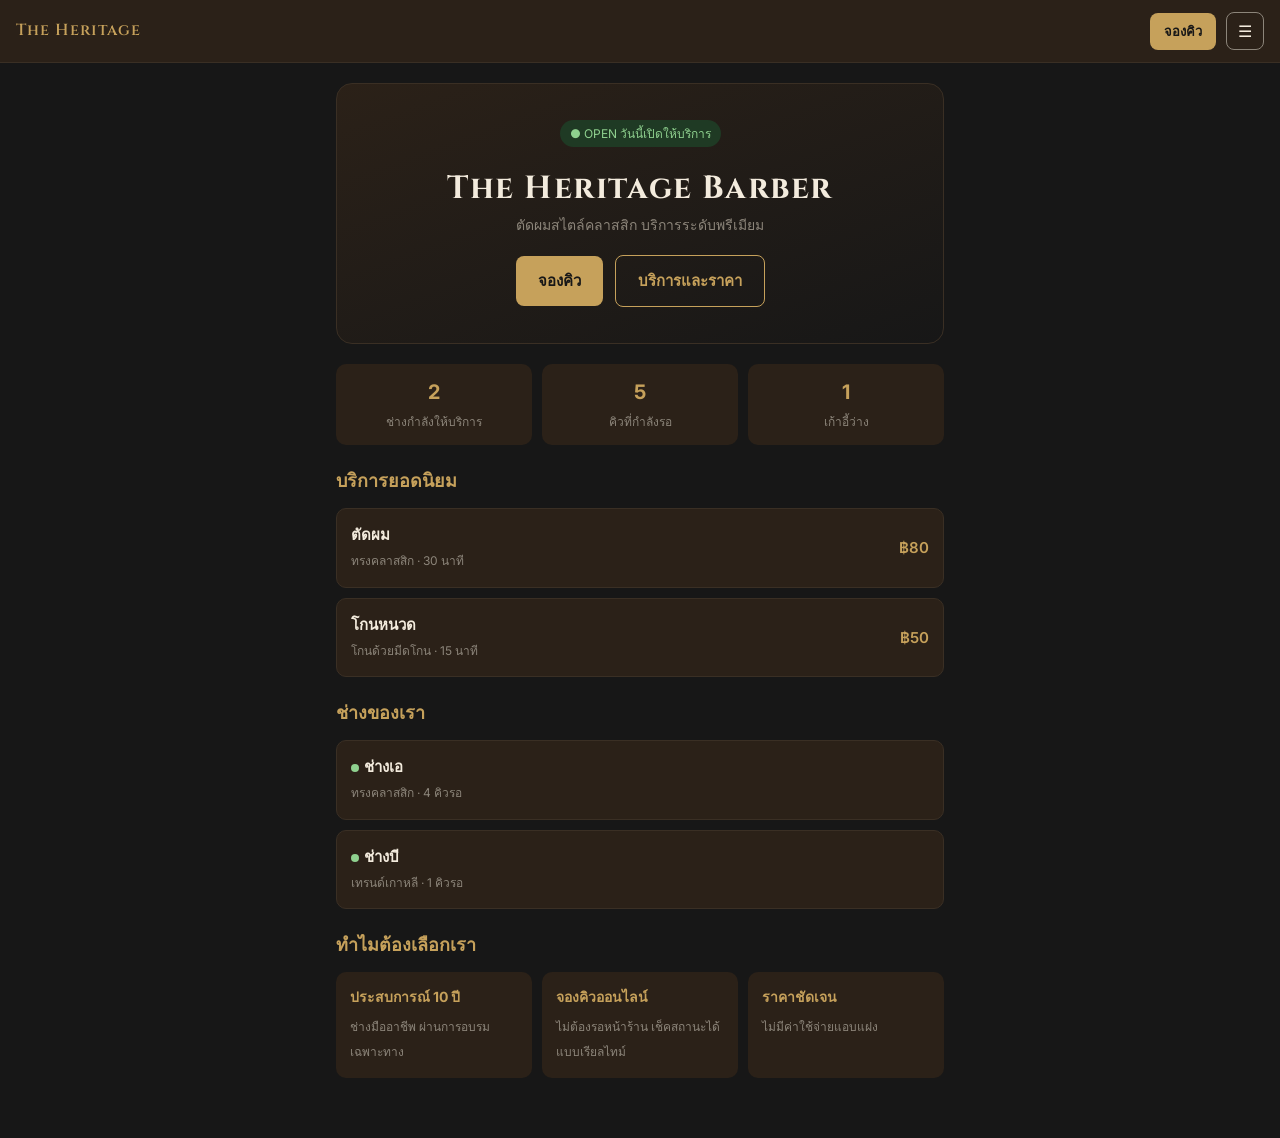
==== commit 4848bd69: "Update brand name in navigation" ====
--- a/index.html
+++ b/index.html
@@ -20,7 +20,7 @@
 <body>
 
   <nav>
-    <span class="brand">The Heritage Barber</span>
+    <span class="brand">The Heritage</span>
     <button class="btn cta-mini" onclick="attemptBooking()">จองคิว</button>
     <button class="hamburger" onclick="toggleMenu()">☰</button>
   </nav>
@@ -173,4 +173,4 @@
   <script src="script.js"></script>
 </body>
 
-</html>+</html>
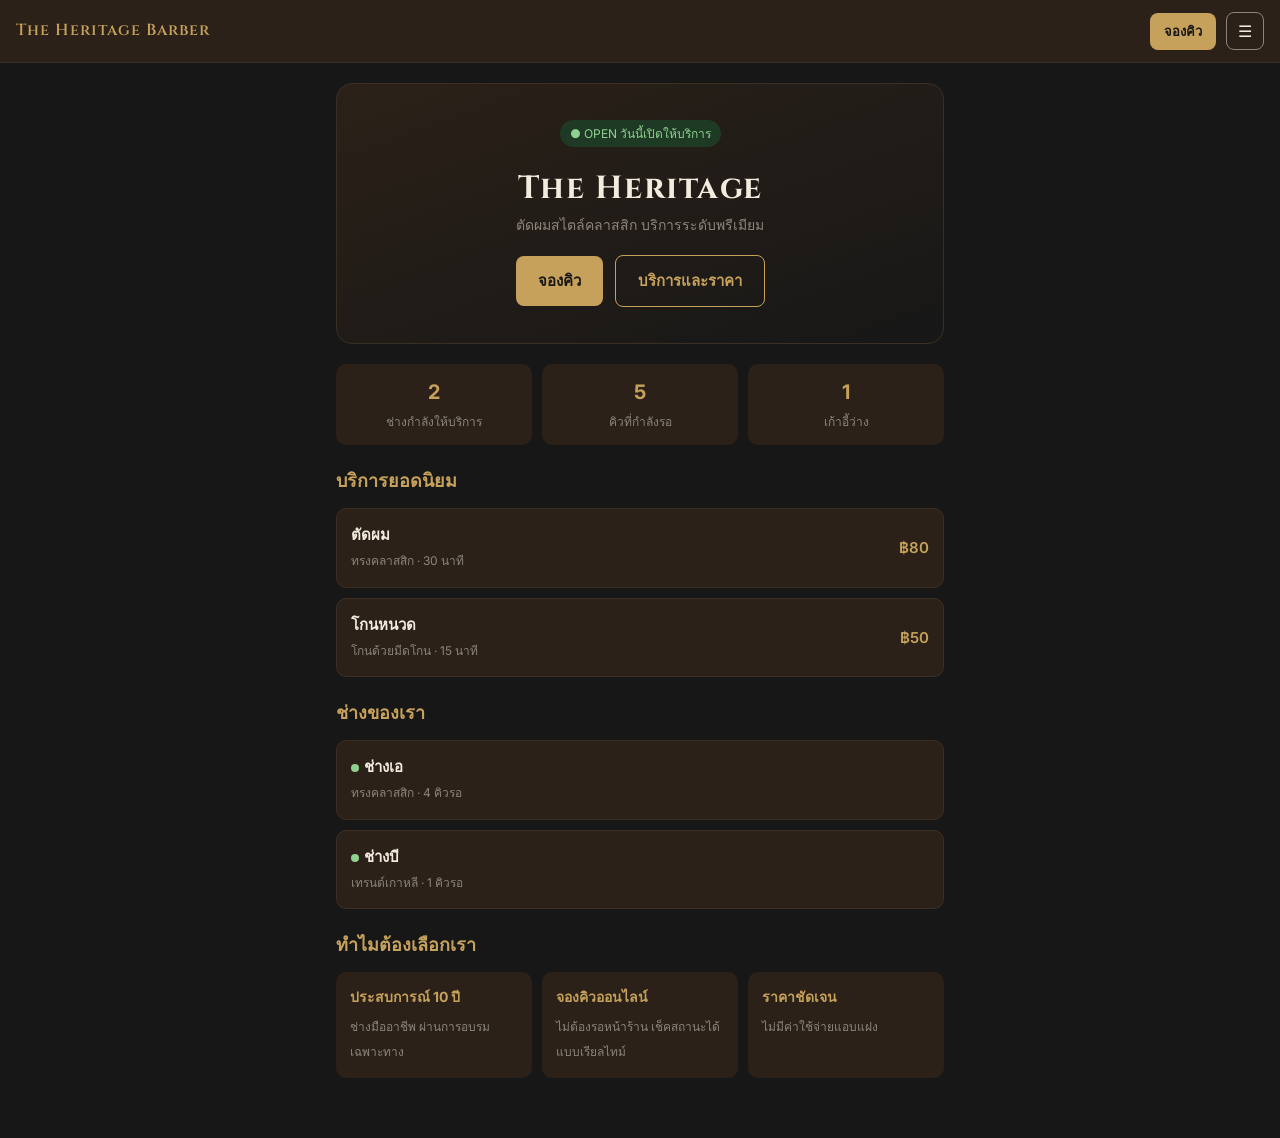
==== commit 9316a6bf: "Update index.html" ====
--- a/index.html
+++ b/index.html
@@ -20,7 +20,7 @@
 <body>
 
   <nav>
-    <span class="brand">The Heritage</span>
+    <span class="brand">The Heritage Barber</span>
     <button class="btn cta-mini" onclick="attemptBooking()">จองคิว</button>
     <button class="hamburger" onclick="toggleMenu()">☰</button>
   </nav>
@@ -47,7 +47,7 @@
   <section class="screen active" id="home">
     <div class="hero">
       <span class="badge-open">● OPEN วันนี้เปิดให้บริการ</span>
-      <h1>The Heritage Barber</h1>
+      <h1>The Heritage</h1>
       <p>ตัดผมสไตล์คลาสสิก บริการระดับพรีเมียม</p>
       <button class="btn" onclick="attemptBooking()">จองคิว</button>
       <button class="btn secondary" style="margin-left:8px"
